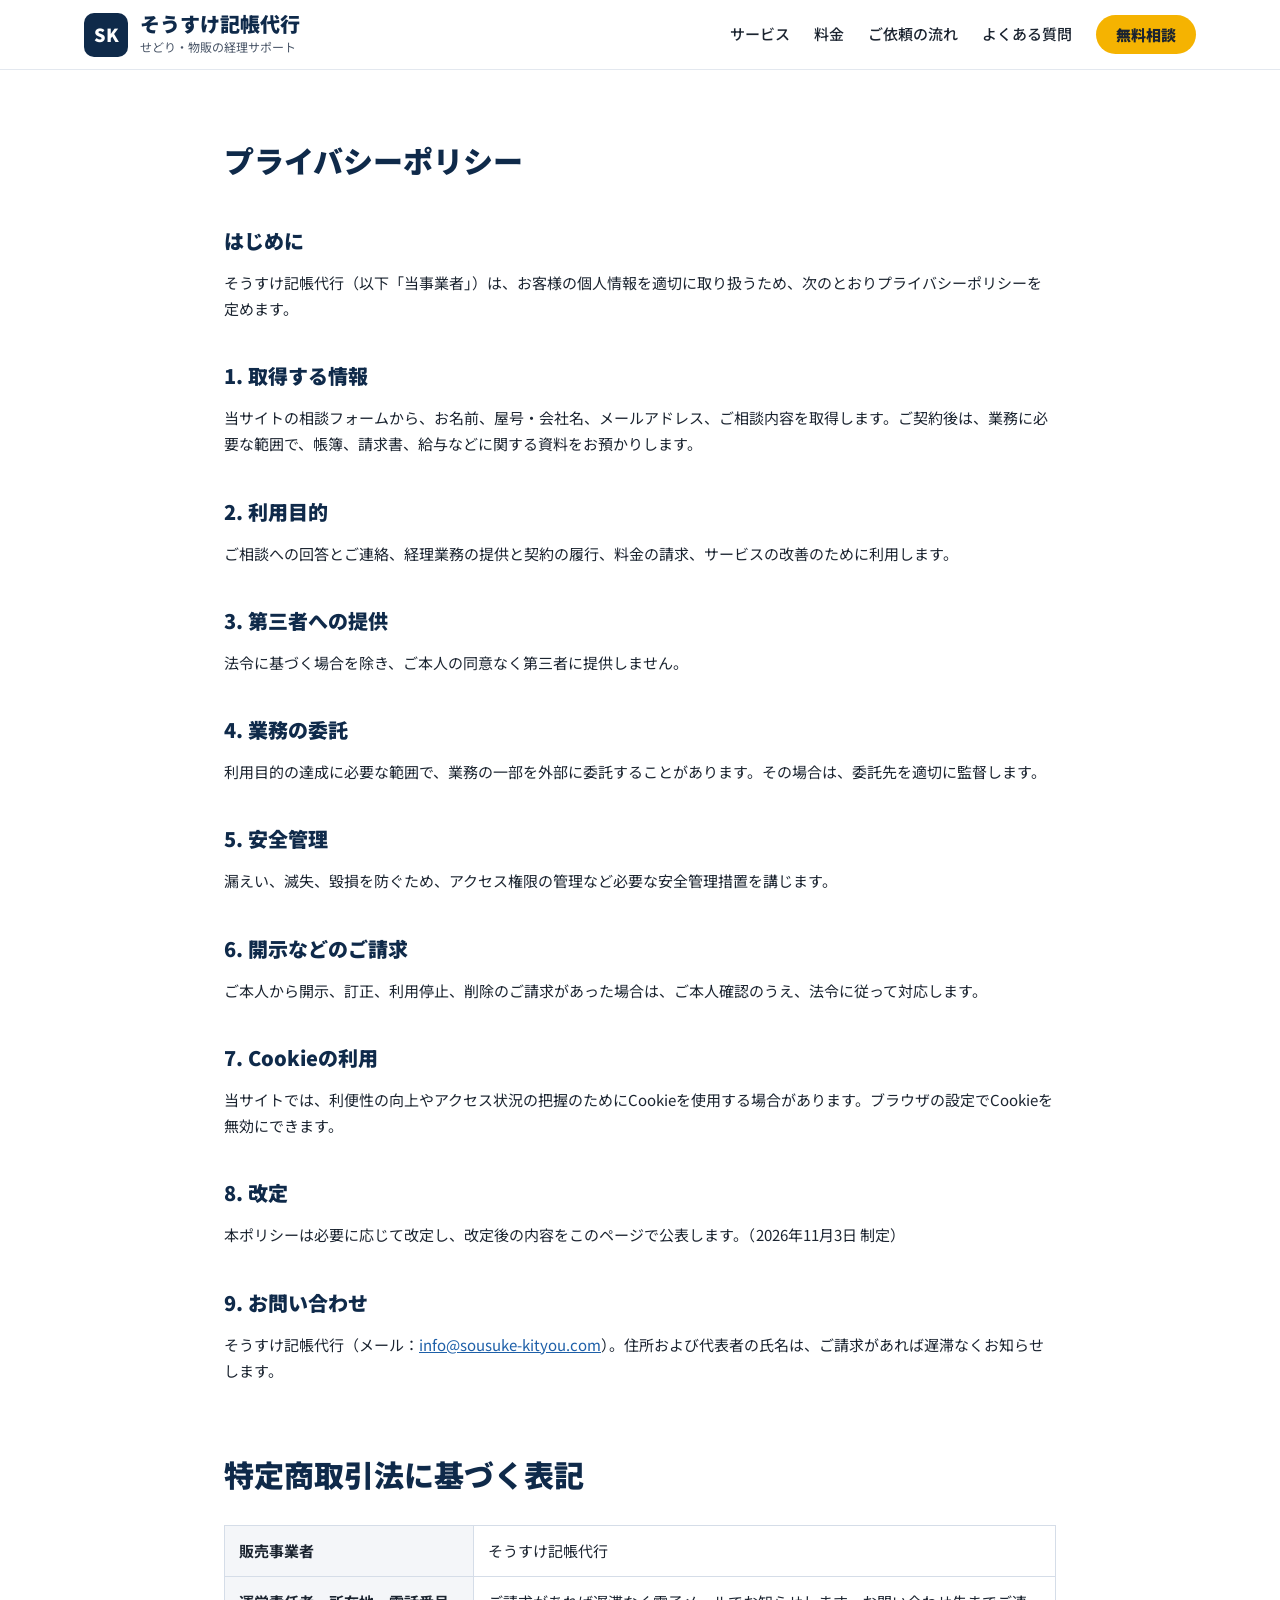
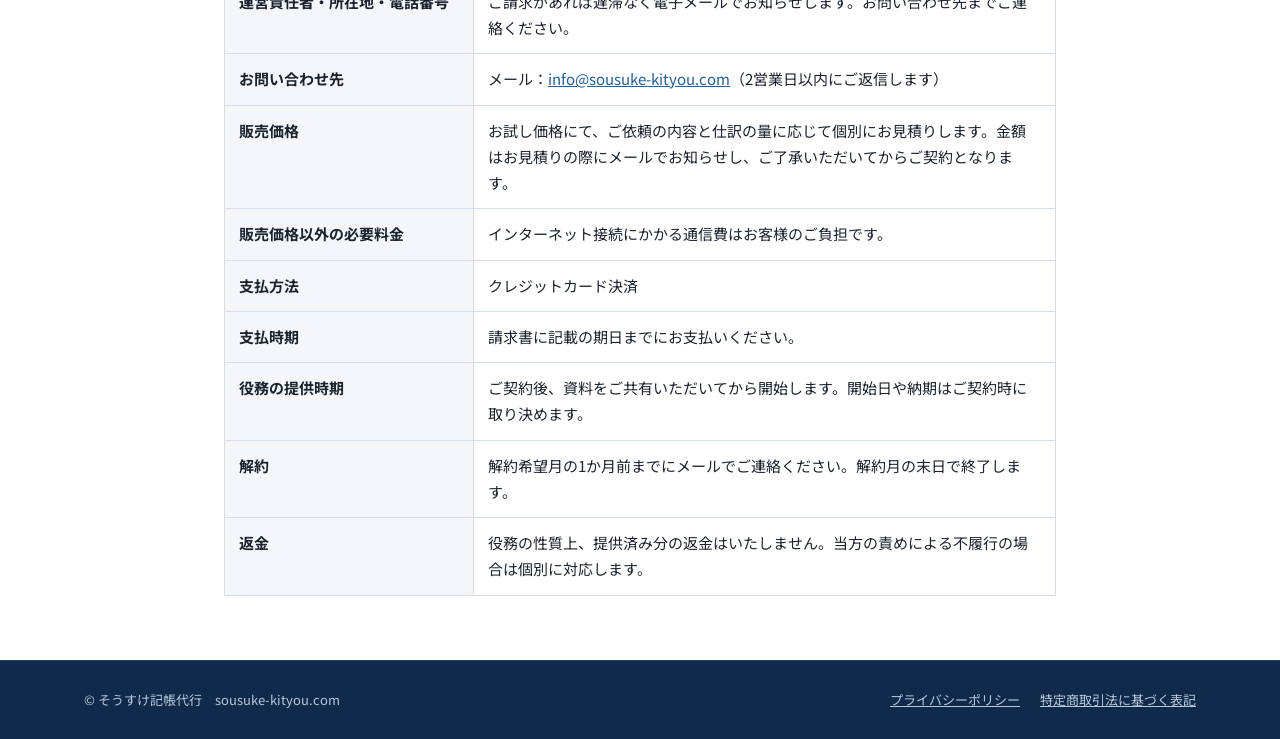
==== privacy.html @ 8d7127d4 "そうすけ記帳代行 サイト初版 Co-Authored-By: Claude Opus 5.5 <noreply@anthropic.com> Claude-Session: https://claud" ====
<!doctype html>
<html lang="ja">
<head>
<meta charset="utf-8">
<meta name="viewport" content="width=device-width, initial-scale=1">
<title>プライバシーポリシー・特定商取引法に基づく表記 | そうすけ記帳代行</title>
<meta name="description" content="そうすけ記帳代行のプライバシーポリシーと特定商取引法に基づく表記です。">
<link rel="canonical" href="https://sousuke-kityou.com/privacy.html">
<link rel="preconnect" href="https://fonts.googleapis.com">
<link rel="preconnect" href="https://fonts.gstatic.com" crossorigin>
<link rel="stylesheet" href="https://fonts.googleapis.com/css2?family=Noto+Sans+JP:wght@400;500;700;900&display=swap">
<link rel="stylesheet" href="assets/style.css">
</head>
<body>
<header class="site-header">
  <div class="wrap">
    <a class="logo" href="./">
      <span class="logo__mark" aria-hidden="true">SK</span>
      <span><span class="logo__name">そうすけ記帳代行</span><span class="logo__sub">せどり・物販の経理サポート</span></span>
    </a>
    <nav class="gnav" aria-label="メインメニュー">
      <a href="./#service">サービス</a>
      <a href="./#price">料金</a>
      <a href="./#flow">ご依頼の流れ</a>
      <a href="./#faq">よくある質問</a>
      <a class="btn btn--amber" href="./#contact">無料相談</a>
    </nav>
  </div>
</header>

<main class="legal">
  <h1>プライバシーポリシー</h1>
  <h2>はじめに</h2>
  <p>そうすけ記帳代行（以下「当事業者」）は、お客様の個人情報を適切に取り扱うため、次のとおりプライバシーポリシーを定めます。</p>
  <h2>1. 取得する情報</h2>
  <p>当サイトの相談フォームから、お名前、屋号・会社名、メールアドレス、ご相談内容を取得します。ご契約後は、業務に必要な範囲で、帳簿、請求書、給与などに関する資料をお預かりします。</p>
  <h2>2. 利用目的</h2>
  <p>ご相談への回答とご連絡、経理業務の提供と契約の履行、料金の請求、サービスの改善のために利用します。</p>
  <h2>3. 第三者への提供</h2>
  <p>法令に基づく場合を除き、ご本人の同意なく第三者に提供しません。</p>
  <h2>4. 業務の委託</h2>
  <p>利用目的の達成に必要な範囲で、業務の一部を外部に委託することがあります。その場合は、委託先を適切に監督します。</p>
  <h2>5. 安全管理</h2>
  <p>漏えい、滅失、毀損を防ぐため、アクセス権限の管理など必要な安全管理措置を講じます。</p>
  <h2>6. 開示などのご請求</h2>
  <p>ご本人から開示、訂正、利用停止、削除のご請求があった場合は、ご本人確認のうえ、法令に従って対応します。</p>
  <h2>7. Cookieの利用</h2>
  <p>当サイトでは、利便性の向上やアクセス状況の把握のためにCookieを使用する場合があります。ブラウザの設定でCookieを無効にできます。</p>
  <h2>8. 改定</h2>
  <p>本ポリシーは必要に応じて改定し、改定後の内容をこのページで公表します。（2026年11月3日 制定）</p>
  <h2>9. お問い合わせ</h2>
  <p>そうすけ記帳代行（メール：<a href="mailto:info@sousuke-kityou.com">info@sousuke-kityou.com</a>）。住所および代表者の氏名は、ご請求があれば遅滞なくお知らせします。</p>

  <h1 id="tokushoho" style="margin-top:64px">特定商取引法に基づく表記</h1>
  <table>
    <tr><th>販売事業者</th><td>そうすけ記帳代行</td></tr>
    <tr><th>運営責任者・所在地・電話番号</th><td>ご請求があれば遅滞なく電子メールでお知らせします。お問い合わせ先までご連絡ください。</td></tr>
    <tr><th>お問い合わせ先</th><td>メール：<a href="mailto:info@sousuke-kityou.com">info@sousuke-kityou.com</a>（2営業日以内にご返信します）</td></tr>
    <tr><th>販売価格</th><td>お試し価格にて、ご依頼の内容と仕訳の量に応じて個別にお見積りします。金額はお見積りの際にメールでお知らせし、ご了承いただいてからご契約となります。</td></tr>
    <tr><th>販売価格以外の必要料金</th><td>インターネット接続にかかる通信費はお客様のご負担です。</td></tr>
    <tr><th>支払方法</th><td>クレジットカード決済</td></tr>
    <tr><th>支払時期</th><td>請求書に記載の期日までにお支払いください。</td></tr>
    <tr><th>役務の提供時期</th><td>ご契約後、資料をご共有いただいてから開始します。開始日や納期はご契約時に取り決めます。</td></tr>
    <tr><th>解約</th><td>解約希望月の1か月前までにメールでご連絡ください。解約月の末日で終了します。</td></tr>
    <tr><th>返金</th><td>役務の性質上、提供済み分の返金はいたしません。当方の責めによる不履行の場合は個別に対応します。</td></tr>
  </table>
</main>

<footer class="site-footer">
  <div class="wrap">
    <span>© そうすけ記帳代行　sousuke-kityou.com</span>
    <nav aria-label="フッター"><a href="privacy.html">プライバシーポリシー</a><a href="privacy.html#tokushoho">特定商取引法に基づく表記</a></nav>
  </div>
</footer>
</body>
</html>
---- assets/style.css ----
:root{
  --navy:#0F2A4A; --blue:#1D5FA8; --amber:#F5B301; --ground:#F4F6F9;
  --text:#1B2430; --sub:#4A5668; --line:#D5DDE8; --pale:#DCE4EF;
}
*{box-sizing:border-box}
html{scroll-behavior:smooth}
body{margin:0;font-family:'Noto Sans JP',sans-serif;color:var(--text);background:#fff;line-height:1.75;-webkit-font-smoothing:antialiased}
img{max-width:100%;display:block}
a{color:var(--blue)}
a:hover{color:var(--navy)}
h1,h2,h3,p{margin:0}
.wrap{max-width:1160px;margin:0 auto;padding:0 24px}
.sec{padding:80px 0}
.sec--ground{background:var(--ground)}
.sec--navy{background:var(--navy);color:#fff}
.head{display:flex;flex-direction:column;align-items:center;gap:8px;text-align:center;margin-bottom:40px}
.eyebrow{font-size:14px;font-weight:700;color:var(--blue);letter-spacing:.1em}
.sec--navy .eyebrow{color:var(--amber)}
.h2{font-size:32px;font-weight:900;color:var(--navy);line-height:1.4}
.sec--navy .h2{color:#fff}
.lead{font-size:16px;color:var(--sub)}
.sec--navy .lead{color:var(--pale)}

/* buttons */
.btn{display:inline-block;font-weight:900;text-decoration:none;border-radius:999px;padding:16px 32px;font-size:18px;line-height:1.3;text-align:center}
.btn--amber{background:var(--amber);color:var(--navy)}
.btn--amber:hover{background:#FFC633;color:var(--navy)}
.btn--white{background:#fff;color:var(--navy)}
.btn--white:hover{background:var(--ground);color:var(--navy)}

/* header */
.site-header{background:#fff;border-bottom:1px solid #E3E8EF;position:sticky;top:0;z-index:10}
@media (max-width:640px){.site-header{position:static}}
.site-header .wrap{display:flex;flex-wrap:wrap;align-items:center;justify-content:space-between;gap:12px 16px;padding-top:12px;padding-bottom:12px}
.logo{display:flex;align-items:center;gap:12px;text-decoration:none}
.logo__mark{width:44px;height:44px;border-radius:10px;background:var(--navy);color:#fff;display:flex;align-items:center;justify-content:center;font-weight:900;font-size:18px}
.logo__name{display:block;font-weight:900;font-size:20px;color:var(--navy);line-height:1.2}
.logo__sub{display:block;font-size:12px;color:var(--sub)}
.gnav{display:flex;flex-wrap:wrap;align-items:center;gap:8px 24px;font-size:15px;font-weight:500}
.gnav a{color:var(--text);text-decoration:none}
.gnav a:hover{color:var(--blue)}
.gnav .btn{font-size:15px;padding:10px 20px}

/* hero */
.hero{background:var(--navy);color:#fff}
.hero .wrap{display:flex;flex-wrap:wrap;align-items:center;gap:48px;padding-top:64px;padding-bottom:64px}
.hero__text{flex:1 1 520px;display:flex;flex-direction:column;gap:24px}
.pill{align-self:flex-start;background:#fff;color:var(--navy);font-weight:700;font-size:14px;padding:6px 16px;border-radius:999px}
.hero h1{font-size:46px;font-weight:900;line-height:1.35}
.hero h1 span{color:var(--amber)}
.hero__lead{font-size:17px;color:var(--pale)}
.tags{display:flex;flex-wrap:wrap;gap:12px;list-style:none;margin:0;padding:0}
.tags li{border:1px solid #5C7CA3;padding:6px 14px;border-radius:8px;font-size:14px}
.hero__cta{display:flex;flex-wrap:wrap;align-items:center;gap:20px}
.hero__cta a.text-link{color:#fff;font-weight:700}
.hero__visual{flex:1 1 420px;display:flex;flex-direction:column;gap:16px}
.hero__visual img{width:100%;height:320px;object-fit:cover;border-radius:16px}
.free-box{display:flex;flex-wrap:wrap;align-items:center;gap:8px 16px;background:#fff;color:var(--navy);border-radius:16px;padding:16px 24px}
.free-box__label{font-size:14px;font-weight:700;line-height:1.4}
.free-box__big{font-size:56px;font-weight:900;color:var(--blue);line-height:1}
.free-box__note{font-size:14px;color:var(--sub)}

/* split */
.split{display:flex;flex-wrap:wrap;align-items:center;gap:48px}
.split__text{flex:1 1 520px;display:flex;flex-direction:column;gap:20px}
.split__media{flex:1 1 360px}
.illust-card{background:#fff;border-radius:16px;padding:16px;display:flex;justify-content:center}
.illust-card img{width:100%;max-width:380px;height:300px;object-fit:contain}

/* cta band */
.cta-band{background:var(--blue);color:#fff}
.cta-band .wrap{display:flex;flex-wrap:wrap;align-items:center;justify-content:space-between;gap:24px;padding-top:40px;padding-bottom:40px}
.cta-band__title{display:block;font-size:26px;font-weight:900}
.cta-band__sub{display:block;font-size:15px;color:var(--pale)}

/* worries */
.worries{display:flex;flex-wrap:wrap;align-items:center;gap:32px}
.worries__illust{flex:1 1 240px;display:flex;justify-content:center}
.worries__illust img{width:100%;max-width:300px;height:360px;object-fit:contain}
.worries__list{flex:3 1 600px;display:grid;grid-template-columns:repeat(2,minmax(0,1fr));gap:16px;list-style:none;margin:0;padding:0}
.worries__list li{background:var(--ground);border:1px solid var(--line);border-radius:16px;padding:20px 24px;font-size:16px;font-weight:700}
.solve{margin-top:40px;background:var(--navy);color:#fff;border-radius:16px;padding:28px 24px;text-align:center;font-size:26px;font-weight:900}
.solve span{color:var(--amber)}

/* photo band */
.photo-band{display:flex;flex-wrap:wrap;align-items:stretch;gap:32px}
.photo-band img{flex:1 1 280px;min-width:0;height:340px;object-fit:cover;border-radius:16px}
.photo-band__text{flex:2 1 520px;display:flex;flex-direction:column;justify-content:center;gap:16px;background:var(--ground);border-radius:16px;padding:40px}
.photo-band__text h2{font-size:28px;font-weight:900;color:var(--navy);line-height:1.4}

/* cards */
.grid3{display:grid;grid-template-columns:repeat(3,minmax(0,1fr));gap:20px}
.grid2{display:grid;grid-template-columns:repeat(2,minmax(0,1fr));gap:20px}
.grid4{display:grid;grid-template-columns:repeat(4,minmax(0,1fr));gap:20px}
.card{background:#fff;border-radius:16px;padding:28px;display:flex;flex-direction:column;gap:12px}
.card h3{font-size:20px;font-weight:900;color:var(--navy);line-height:1.45}
.card p{font-size:15px}
.card svg{width:40px;height:40px}
.note{margin-top:24px;font-size:14px;color:var(--sub);text-align:center}
.feature{display:flex;gap:20px;border:1px solid var(--line);border-radius:16px;padding:28px}
.feature__num{font-size:40px;font-weight:900;color:var(--amber);line-height:1}
.feature h3{font-size:20px;font-weight:900;color:var(--navy);margin-bottom:8px}
.feature p{font-size:15px}

/* price */
.price-card{max-width:640px;margin:0 auto;background:#fff;color:var(--text);border-radius:20px;padding:36px;display:flex;flex-direction:column;gap:20px}
.price-card__top{display:flex;flex-wrap:wrap;align-items:baseline;justify-content:center;gap:12px;color:var(--navy)}
.price-card__top span:first-child{font-size:18px;font-weight:700}
.price-card__big{font-size:64px;font-weight:900;color:var(--blue);line-height:1}
.checks{display:grid;grid-template-columns:repeat(2,minmax(0,1fr));gap:10px 20px;list-style:none;margin:0;padding:0;font-size:15px}
.checks li::before{content:"✓ ";color:var(--blue);font-weight:900}
.price-card .btn{align-self:center}

/* flow */
.step{background:#fff;border-radius:16px;padding:24px;display:flex;flex-direction:column;gap:8px}
.step__no{font-size:13px;font-weight:900;color:var(--blue)}
.step h3{font-size:18px;font-weight:900;color:var(--navy)}
.step p{font-size:14px}

/* scope / tax */
.box{background:#fff;border:1px solid var(--line);border-radius:16px;padding:28px}
.box h3{font-size:18px;font-weight:900;color:var(--navy);margin-bottom:12px}
.box ul{margin:0;padding-left:1.2em;font-size:15px}
.box ul li{margin:4px 0}

/* message */
.message img{flex:1 1 300px;min-width:0;height:320px;object-fit:cover;border-radius:16px}
.message__text{flex:2 1 560px;display:flex;flex-direction:column;gap:16px}
.message__text h2{font-size:28px;font-weight:900;color:var(--navy)}
.message__sign{font-size:15px;font-weight:700}

/* faq */
.faq{max-width:880px;margin:0 auto;display:flex;flex-direction:column;gap:16px}
.faq details{background:#fff;border:1px solid var(--line);border-radius:12px;padding:20px 24px}
.faq summary{font-weight:900;color:var(--navy);cursor:pointer}
.faq details p{margin-top:8px;font-size:15px}

/* contact */
.contact{color:#fff;background-color:var(--navy);background-image:linear-gradient(rgba(15,42,74,.86),rgba(15,42,74,.86)),url(img/desk-flatlay.jpg);background-size:cover;background-position:center}
.contact .wrap{display:flex;flex-direction:column;align-items:center;gap:20px;text-align:center;padding-top:72px;padding-bottom:72px}
.contact h2{font-size:32px;font-weight:900}
.contact p{color:var(--pale)}
.contact__btns{display:flex;flex-wrap:wrap;justify-content:center;gap:16px}
.contact__mail{font-size:15px;color:var(--pale)}
.contact__mail a{color:#fff}

/* footer */
.site-footer{background:var(--navy);color:#B8C7DA;font-size:13px;border-top:1px solid #1E3E66}
.site-footer .wrap{display:flex;flex-wrap:wrap;justify-content:space-between;gap:16px;padding-top:28px;padding-bottom:28px}
.site-footer a{color:#B8C7DA}
.site-footer nav{display:flex;gap:20px}

/* legal page */
.legal{max-width:880px;margin:0 auto;padding:64px 24px}
.legal h1{font-size:30px;font-weight:900;color:var(--navy);margin-bottom:24px}
.legal h2{font-size:20px;font-weight:900;color:var(--navy);margin:36px 0 12px}
.legal p,.legal li{font-size:15px}
.legal table{width:100%;border-collapse:collapse;font-size:15px}
.legal th,.legal td{border:1px solid var(--line);padding:12px 14px;text-align:left;vertical-align:top}
.legal th{background:var(--ground);width:30%;font-weight:700}

/* responsive */
@media (max-width:900px){
  .grid3{grid-template-columns:repeat(2,minmax(0,1fr))}
  .grid4{grid-template-columns:repeat(2,minmax(0,1fr))}
}
@media (max-width:640px){
  .sec{padding:56px 0}
  .h2{font-size:26px}
  .hero .wrap{padding-top:40px;padding-bottom:40px;gap:32px}
  .hero h1{font-size:32px}
  .hero__visual img{height:220px}
  .gnav{gap:8px 16px;font-size:14px}
  .grid3,.grid2,.grid4,.worries__list,.checks{grid-template-columns:minmax(0,1fr)}
  .solve{font-size:20px}
  .photo-band__text{padding:28px}
  .photo-band__text h2,.message__text h2{font-size:22px}
  .price-card{padding:28px 20px}
  .price-card__big{font-size:52px}
  .feature{padding:22px}
  .cta-band__title{font-size:22px}
  .contact h2{font-size:26px}
}
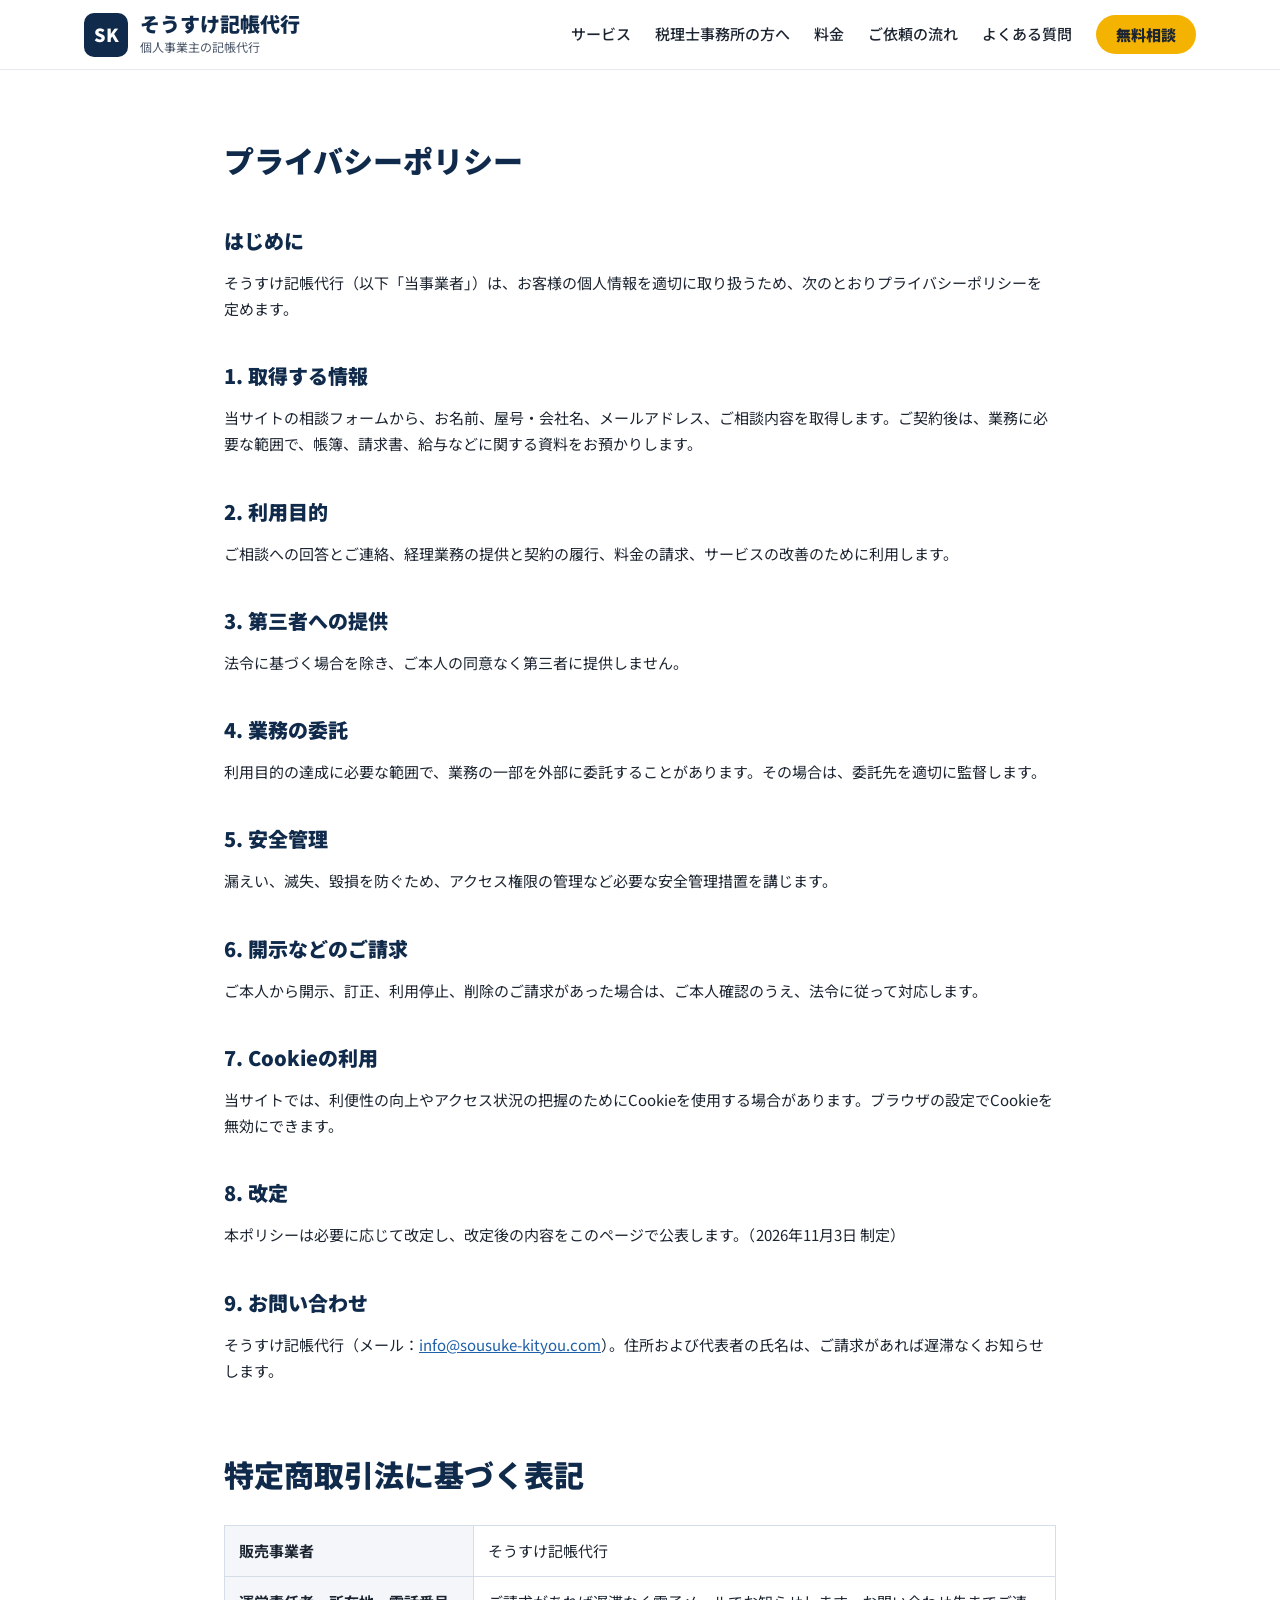
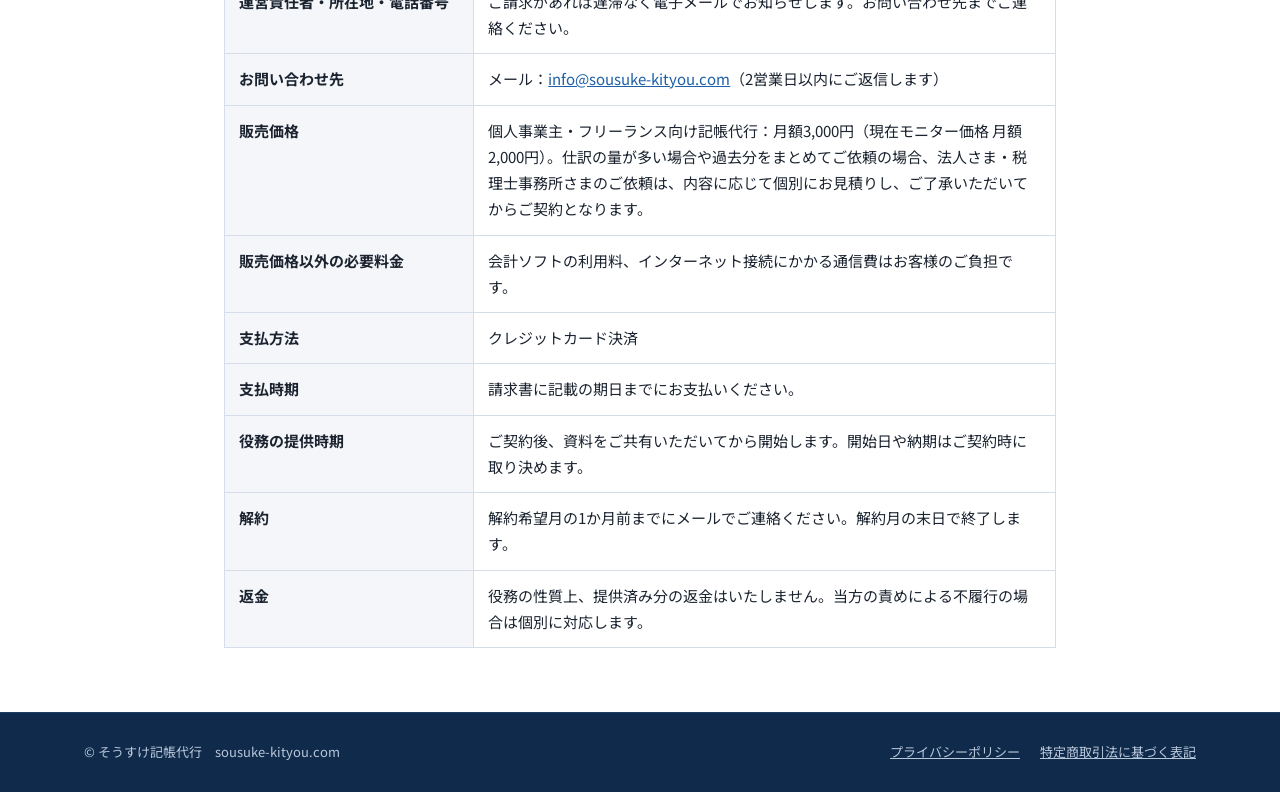
==== commit 3fec1169: "対象を個人事業主＋小売・物販の法人に／月額3,000円（モニター2,000円）の料金を掲載／提携税理士・ワンストップの表記を削除し税理士法の線引きを明記 Co-Authored-By: Claude " ====
--- a/privacy.html
+++ b/privacy.html
@@ -16,10 +16,11 @@
   <div class="wrap">
     <a class="logo" href="./">
       <span class="logo__mark" aria-hidden="true">SK</span>
-      <span><span class="logo__name">そうすけ記帳代行</span><span class="logo__sub">せどり・物販の経理サポート</span></span>
+      <span><span class="logo__name">そうすけ記帳代行</span><span class="logo__sub">個人事業主の記帳代行</span></span>
     </a>
     <nav class="gnav" aria-label="メインメニュー">
       <a href="./#service">サービス</a>
+      <a href="./#tax-office">税理士事務所の方へ</a>
       <a href="./#price">料金</a>
       <a href="./#flow">ご依頼の流れ</a>
       <a href="./#faq">よくある質問</a>
@@ -56,8 +57,8 @@
     <tr><th>販売事業者</th><td>そうすけ記帳代行</td></tr>
     <tr><th>運営責任者・所在地・電話番号</th><td>ご請求があれば遅滞なく電子メールでお知らせします。お問い合わせ先までご連絡ください。</td></tr>
     <tr><th>お問い合わせ先</th><td>メール：<a href="mailto:info@sousuke-kityou.com">info@sousuke-kityou.com</a>（2営業日以内にご返信します）</td></tr>
-    <tr><th>販売価格</th><td>お試し価格にて、ご依頼の内容と仕訳の量に応じて個別にお見積りします。金額はお見積りの際にメールでお知らせし、ご了承いただいてからご契約となります。</td></tr>
-    <tr><th>販売価格以外の必要料金</th><td>インターネット接続にかかる通信費はお客様のご負担です。</td></tr>
+    <tr><th>販売価格</th><td>個人事業主・フリーランス向け記帳代行：月額3,000円（現在モニター価格 月額2,000円）。仕訳の量が多い場合や過去分をまとめてご依頼の場合、法人さま・税理士事務所さまのご依頼は、内容に応じて個別にお見積りし、ご了承いただいてからご契約となります。</td></tr>
+    <tr><th>販売価格以外の必要料金</th><td>会計ソフトの利用料、インターネット接続にかかる通信費はお客様のご負担です。</td></tr>
     <tr><th>支払方法</th><td>クレジットカード決済</td></tr>
     <tr><th>支払時期</th><td>請求書に記載の期日までにお支払いください。</td></tr>
     <tr><th>役務の提供時期</th><td>ご契約後、資料をご共有いただいてから開始します。開始日や納期はご契約時に取り決めます。</td></tr>
--- a/assets/style.css
+++ b/assets/style.css
@@ -181,3 +181,15 @@
   .cta-band__title{font-size:22px}
   .contact h2{font-size:26px}
 }
+
+/* price v2 */
+.price-card__plan{text-align:center;font-weight:900;color:var(--navy);font-size:18px}
+.price-card__top{align-items:center}
+.price-card__regular{font-size:24px;font-weight:700;color:var(--sub);text-decoration:line-through}
+.price-card__arrow{font-size:22px;color:var(--sub)}
+.price-card__monitor-label{font-size:14px;font-weight:900;color:#fff;background:var(--blue);border-radius:999px;padding:4px 12px}
+.price-card__big small,.free-box__big small{font-size:.4em;font-weight:900;margin-left:2px}
+.price-card__note{font-size:13px;color:var(--sub);margin:0;line-height:1.7}
+.price-sub{max-width:860px;margin:24px auto 0}
+.price-sub .box{color:var(--text)}
+.price-sub .box p{margin:0;font-size:15px}
